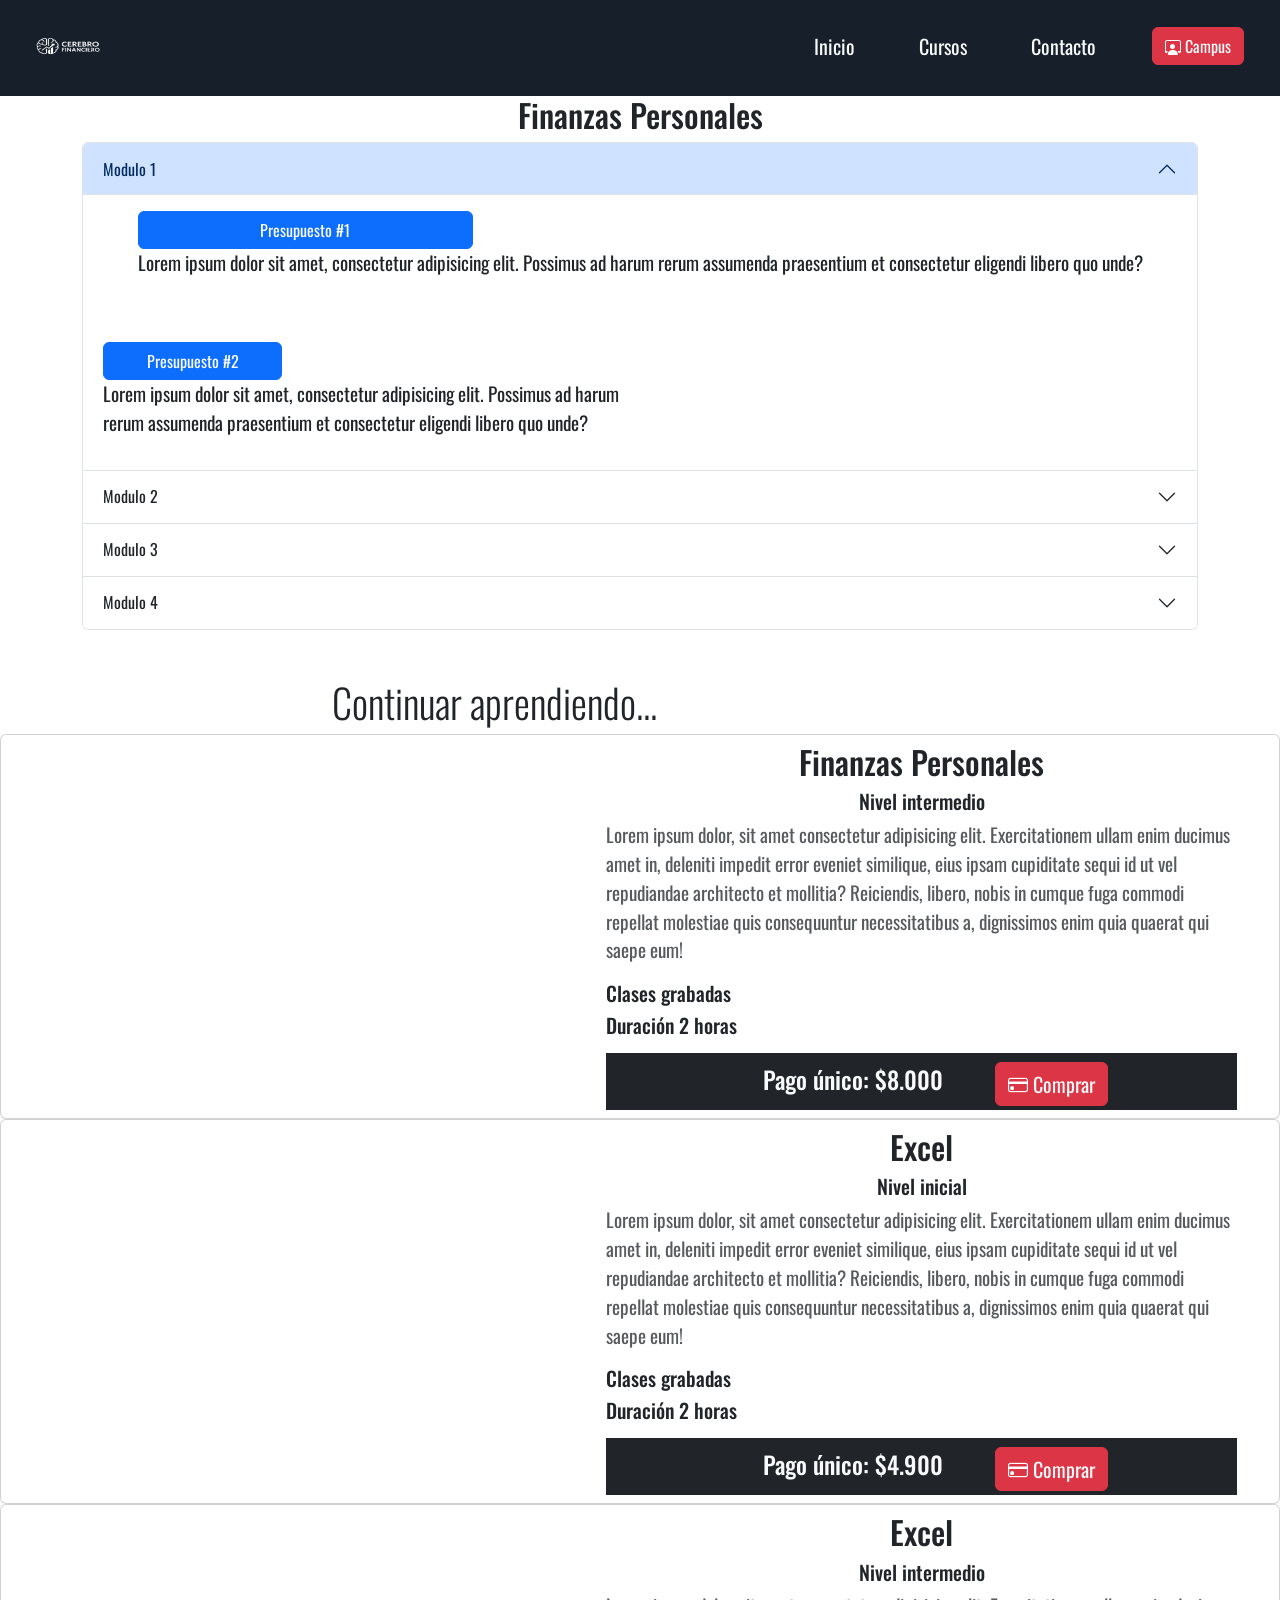
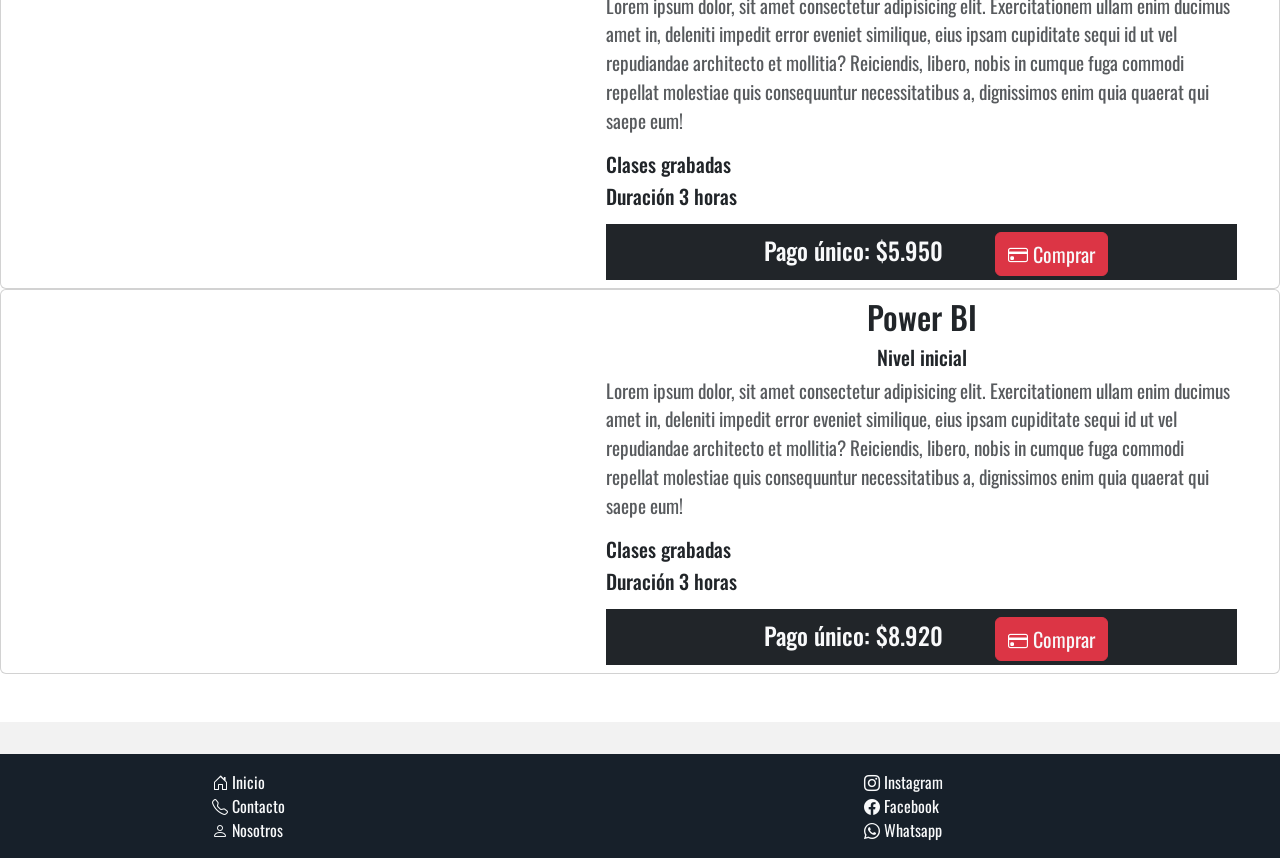
==== cursoDemoFinanzas.html @ 6a3abb06 "Merge pull request #22 from mizambran/feature/inicio creo page cursoDemo" ====
<!DOCTYPE html>
<html lang="es">
  <head>
    <meta charset="UTF-8" />
    <meta name="viewport" content="width=device-width, initial-scale=1.0" />
    <meta
      name="description"
      content="¿Queres capacitarte a tu tiempo? En .... te ayudas a que des el siguiente paso "
    />
    <!-- desarrollar -->
    <meta
      name="keywords"
      content="cursos, finanzas, ahorro, invertir, administracion, capacitacion, rapida, trabajo, salida laboral"
    />
    <meta name="author" content="Miguel Angel Zambrano" />
    <link
      rel="stylesheet"
      href="https://cdn.jsdelivr.net/npm/bootstrap-icons@1.13.1/font/bootstrap-icons.min.css"
    />
    <link
      href="https://cdn.jsdelivr.net/npm/bootstrap@5.3.7/dist/css/bootstrap.min.css"
      rel="stylesheet"
      integrity="sha384-LN+7fdVzj6u52u30Kp6M/trliBMCMKTyK833zpbD+pXdCLuTusPj697FH4R/5mcr"
      crossorigin="anonymous"
    />
    <link rel="stylesheet" href="../css/index.css" />
    <link rel="stylesheet" href="cursosDemoFinanzas.css">
    <link
      rel="shortcut icon"
      href="../assets/icon/logo.jpg"
      type="image/x-icon"
    />
    <title>Finanzas Personales</title>
  </head>
  <body>
    <header class="position-sticky top-0 z-1">
      <nav class="navbar navbar-expand-lg navbar-dark">
        <div class="container-fluid">
          <a class="navbar-brand" href="../index.html">
            <img
              src="../assets/icon/logo (2).png"
              alt="logo"
              class="navLogo ms-3"
            />
          </a>

          <button
            class="navbar-toggler"
            type="button"
            data-bs-toggle="collapse"
            data-bs-target="#navbarNav"
            aria-controls="navbarNav"
            aria-expanded="false"
            aria-label="Toggle navigation"
          >
            <span class="navbar-toggler-icon"></span>
          </button>

          <div
            class="collapse navbar-collapse"
            id="navbarNav"
            style="background-color: #17202a"
          >
            <ul
              class="navbar-nav mx-auto mb-2 mb-lg-0 w-100 d-flex justify-content-end"
              id="prueba"
            >
              <li class="nav-item mx-4">
                <a
                  class="nav-link text-light fs-5"
                  aria-current="page"
                  href="../index.html"
                  >Inicio</a
                >
              </li>

              <li class="nav-item mx-4">
                <a class="nav-link text-light fs-5" href="../pages/cursos.html"
                  >Cursos</a
                >
              </li>

              <li class="nav-item mx-4">
                <a
                  class="nav-link text-light fs-5"
                  href="../pages/contacto.html"
                  >Contacto</a
                >
              </li>

              <li class="nav-item mx-4 mt-1 mb-2">
                <a
                  href="../pages/campus/login/login.html"
                  class="btn btn-danger w-100"
                >
                  <i class="bi bi-person-workspace"></i> Campus
                </a>
              </li>
            </ul>
          </div>
        </div>
      </nav>
    </header>
    <main>
      <section class="container cursoDemoFinanzas col-12">
        <div class="tituloSectionFinanzas">
          <h2 class="text-center">Finanzas Personales</h2>
        </div>
        <div class="accordion col-12" id="accordionExample">
          <div class="accordion-item">
            <h2 class="accordion-header">
              <button
                class="accordion-button"
                type="button"
                data-bs-toggle="collapse"
                data-bs-target="#collapseOne"
                aria-expanded="true"
                aria-controls="collapseOne"
              >
                Modulo 1
              </button>
            </h2>
            <div
              id="collapseOne"
              class="accordion-collapse collapse show"
              data-bs-parent="#accordionExample"
            >
              <div class="accordion-body">
                <div class="moduloUnoClaseUno d-flex flex-wrap justify-content-center align-items-center">
                    <div class="moduloUnoClaseUnoTexto">
                        <button class="btn btn-primary col-lg-4" onclick="mostrarModuloUnoClaseUno()">Presupuesto #1</button>
                    <p>Lorem ipsum dolor sit amet, consectetur adipisicing elit. Possimus ad harum rerum assumenda praesentium et consectetur eligendi libero quo unde?</p>
                    </div>
                    <div class="col-lg-6" id="moduloUnoClaseUnoVideo">
                    </div>
                </div>
                <div class="moduloUnoClaseDos d-flex justify-content-center align-items-center mt-5">
                    <div class="moduloUnoClaseDosTexto">
                        <button class="btn btn-primary col-lg-4" onclick="mostrarModuloUnoClaseDos()">Presupuesto #2</button>
                    <p>Lorem ipsum dolor sit amet, consectetur adipisicing elit. Possimus ad harum rerum assumenda praesentium et consectetur eligendi libero quo unde?</p>
                    </div>
                    <div class="col-lg-6" id="moduloUnoClaseDosVideo">
                    </div>
                </div>
              </div>
            </div>
          </div>


          <div class="accordion-item">
            <h2 class="accordion-header">
              <button
                class="accordion-button collapsed"
                type="button"
                data-bs-toggle="collapse"
                data-bs-target="#collapseTwo"
                aria-expanded="false"
                aria-controls="collapseTwo"
              >
                Modulo 2
              </button>
            </h2>
            <div
              id="collapseTwo"
              class="accordion-collapse collapse"
              data-bs-parent="#accordionExample"
            >
              <div class="accordion-body">
                <strong>This is the second item’s accordion body.</strong> It is
                hidden by default, until the collapse plugin adds the
                appropriate classes that we use to style each element. These
                classes control the overall appearance, as well as the showing
                and hiding via CSS transitions. You can modify any of this with
                custom CSS or overriding our default variables. It’s also worth
                noting that just about any HTML can go within the
                <code>.accordion-body</code>, though the transition does limit
                overflow.
              </div>
            </div>
          </div>

          <div class="accordion-item">
            <h2 class="accordion-header">
              <button
                class="accordion-button collapsed"
                type="button"
                data-bs-toggle="collapse"
                data-bs-target="#collapseThree"
                aria-expanded="false"
                aria-controls="collapseThree"
              >
                Modulo 3
              </button>
            </h2>
            <div
              id="collapseThree"
              class="accordion-collapse collapse"
              data-bs-parent="#accordionExample"
            >
              <div class="accordion-body">
                <strong>This is the third item’s accordion body.</strong> It is
                hidden by default, until the collapse plugin adds the
                appropriate classes that we use to style each element. These
                classes control the overall appearance, as well as the showing
                and hiding via CSS transitions. You can modify any of this with
                custom CSS or overriding our default variables. It’s also worth
                noting that just about any HTML can go within the
                <code>.accordion-body</code>, though the transition does limit
                overflow.
              </div>
            </div>
          </div>

          <div class="accordion-item">
            <h2 class="accordion-header">
              <button
                class="accordion-button collapsed"
                type="button"
                data-bs-toggle="collapse"
                data-bs-target="#collapseFour"
                aria-expanded="false"
                aria-controls="collapseFour"
              >
                Modulo 4
              </button>
            </h2>
            <div
              id="collapseFour"
              class="accordion-collapse collapse"
              data-bs-parent="#accordionExample"
            >
              <div class="accordion-body">
                <strong>This is the third item’s accordion body.</strong> It is
                hidden by default, until the collapse plugin adds the
                appropriate classes that we use to style each element. These
                classes control the overall appearance, as well as the showing
                and hiding via CSS transitions. You can modify any of this with
                custom CSS or overriding our default variables. It’s also worth
                noting that just about any HTML can go within the
                <code>.accordion-body</code>, though the transition does limit
                overflow.
              </div>
            </div>
          </div>
        </div>
      </section>

      <section class="sugeridos mt-5">
        <div class="container-fluid col-10 col-md-8 col-lg-6">
          <h2 class="display-6">Continuar aprendiendo...</h2>
        </div>
        <div
          class="curso card course-item col-12 d-flex flex-row flex-wrap justify-content-evenly align-items-center gap-1 p-2"
        >
          <div class="imgCurso col-12 col-md-5 col-lg-5">
            <img
              src="https://images.pexels.com/photos/7947758/pexels-photo-7947758.jpeg"
              alt=""
            />
          </div>
          <div class="textoCurso col-12 col-md-6">
            <h2 class="text-center">Finanzas Personales</h2>
            <h5 class="text-center">Nivel intermedio</h5>
            <p class="opacity-75">
              Lorem ipsum dolor, sit amet consectetur adipisicing elit.
              Exercitationem ullam enim ducimus amet in, deleniti impedit error
              eveniet similique, eius ipsam cupiditate sequi id ut vel
              repudiandae architecto et mollitia? Reiciendis, libero, nobis in
              cumque fuga commodi repellat molestiae quis consequuntur
              necessitatibus a, dignissimos enim quia quaerat qui saepe eum!
            </p>
            <div class="infoCursos mb-3">
              <h5>Clases grabadas</h5>
              <h5>Duración 2 horas</h5>
            </div>

            <div
              class="precioYCompra d-flex justify-content-center align-items-center gap-5 bg-dark p-1"
            >
              <h2 class="ms-4 mt-1 fs-4 rounded-4 p-1 text-light">
                Pago único: $8.000
              </h2>
              <button class="btn btn-danger mt-1 fs-5">
                <i class="bi bi-credit-card"></i>
                <a
                  href="https://mpago.la/2hVR5Rm"
                  target="_blank"
                  class="text-decoration-none text-light"
                  >Comprar</a
                >
              </button>
            </div>
          </div>
        </div>

        <div
          class="curso card course-item col-12 d-flex flex-row flex-wrap justify-content-evenly align-items-center gap-1 p-2"
        >
          <div class="imgCurso col-12 col-md-5 col-lg-5">
            <img
              src="https://i.pinimg.com/736x/31/16/58/3116583cb2c014fe21090c1ccbecd06b.jpg"
              alt=""
            />
          </div>
          <div class="textoCurso col-12 col-md-6">
            <h2 class="text-center">Excel</h2>
            <h5 class="text-center">Nivel inicial</h5>
            <p class="opacity-75">
              Lorem ipsum dolor, sit amet consectetur adipisicing elit.
              Exercitationem ullam enim ducimus amet in, deleniti impedit error
              eveniet similique, eius ipsam cupiditate sequi id ut vel
              repudiandae architecto et mollitia? Reiciendis, libero, nobis in
              cumque fuga commodi repellat molestiae quis consequuntur
              necessitatibus a, dignissimos enim quia quaerat qui saepe eum!
            </p>
            <div class="infoCursos mb-3">
              <h5>Clases grabadas</h5>
              <h5>Duración 2 horas</h5>
            </div>

            <div
              class="precioYCompra d-flex justify-content-center align-items-center gap-5 bg-dark p-1"
            >
              <h2 class="ms-4 mt-1 fs-4 rounded-4 p-1 text-light">
                Pago único: $4.900
              </h2>
              <button class="btn btn-danger mt-1 fs-5">
                <i class="bi bi-credit-card"></i>
                <a
                  href="https://mpago.la/2hVR5Rm"
                  target="_blank"
                  class="text-decoration-none text-light"
                  >Comprar</a
                >
              </button>
            </div>
          </div>
        </div>

        <div
          class="curso card course-item col-12 d-flex flex-row flex-wrap justify-content-evenly align-items-center gap-1 p-2"
        >
          <div class="imgCurso col-12 col-md-5 col-lg-5">
            <img
              src="https://i.pinimg.com/736x/89/83/c8/8983c862e3bd4d88ed8a88d28545bf7d.jpg"
              alt=""
            />
          </div>
          <div class="textoCurso col-12 col-md-6">
            <h2 class="text-center">Excel</h2>
            <h5 class="text-center">Nivel intermedio</h5>
            <p class="opacity-75">
              Lorem ipsum dolor, sit amet consectetur adipisicing elit.
              Exercitationem ullam enim ducimus amet in, deleniti impedit error
              eveniet similique, eius ipsam cupiditate sequi id ut vel
              repudiandae architecto et mollitia? Reiciendis, libero, nobis in
              cumque fuga commodi repellat molestiae quis consequuntur
              necessitatibus a, dignissimos enim quia quaerat qui saepe eum!
            </p>
            <div class="infoCursos mb-3">
              <h5>Clases grabadas</h5>
              <h5>Duración 3 horas</h5>
            </div>

            <div
              class="precioYCompra d-flex justify-content-center align-items-center gap-5 bg-dark p-1"
            >
              <h2 class="ms-4 mt-1 fs-4 rounded-4 p-1 text-light">
                Pago único: $5.950
              </h2>
              <button class="btn btn-danger mt-1 fs-5">
                <i class="bi bi-credit-card"></i>
                <a
                  href="https://mpago.la/2hVR5Rm"
                  target="_blank"
                  class="text-decoration-none text-light"
                  >Comprar</a
                >
              </button>
            </div>
          </div>
        </div>

        <div
          class="curso card course-item col-12 d-flex flex-row flex-wrap justify-content-evenly align-items-center gap-1 p-2"
        >
          <div class="imgCurso col-12 col-md-5 col-lg-5">
            <img
              src="https://i.pinimg.com/736x/08/b8/80/08b880d2e934dfe731e69d9302b47fcd.jpg"
              alt=""
            />
          </div>
          <div class="textoCurso col-12 col-md-6">
            <h2 class="text-center">Power BI</h2>
            <h5 class="text-center">Nivel inicial</h5>
            <p class="opacity-75">
              Lorem ipsum dolor, sit amet consectetur adipisicing elit.
              Exercitationem ullam enim ducimus amet in, deleniti impedit error
              eveniet similique, eius ipsam cupiditate sequi id ut vel
              repudiandae architecto et mollitia? Reiciendis, libero, nobis in
              cumque fuga commodi repellat molestiae quis consequuntur
              necessitatibus a, dignissimos enim quia quaerat qui saepe eum!
            </p>
            <div class="infoCursos mb-3">
              <h5>Clases grabadas</h5>
              <h5>Duración 3 horas</h5>
            </div>

            <div
              class="precioYCompra d-flex justify-content-center align-items-center gap-5 bg-dark p-1"
            >
              <h2 class="ms-4 mt-1 fs-4 rounded-4 p-1 text-light">
                Pago único: $8.920
              </h2>
              <button class="btn btn-danger mt-1 fs-5">
                <i class="bi bi-credit-card"></i>
                <a
                  href="https://mpago.la/2hVR5Rm"
                  target="_blank"
                  class="text-decoration-none text-light"
                  >Comprar</a
                >
              </button>
            </div>
          </div>
        </div>
      </section>
    </main>
    <div class="preFooter w-100 mt-5"></div>
    <footer
      class="col-12 col-lg-12 text-light d-flex flex-wrap justify-content-evenly align-items-center px-5"
    >
      <div class="nav col-6 col-lg-4 mt-3">
        <ul class="lis">
          <li>
            <a href="../index.html" class="text-light text-decoration-none"
              ><i class="bi bi-house-door"></i> Inicio</a
            >
          </li>
          <li>
            <a
              href="../pages/contacto.html"
              class="text-light text-decoration-none"
              ><i class="bi bi-telephone"></i> Contacto</a
            >
          </li>
          <li>
            <a
              href="../index.html#integrantes"
              class="text-light text-decoration-none"
              ><i class="bi bi-person"></i> Nosotros</a
            >
          </li>
        </ul>
      </div>
      <div
        class="socialMedia col-6 col-lg-4 d-flex flex-column justify-content-center align-items-center"
      >
        <div class="d-flex flex-column justify-content-center">
          <a
            href="https://www.instagram.com/cerebrofinanciero4/"
            target="_blank"
            class="text-decoration-none text-light"
            ><i class="bi bi-instagram"></i> Instagram</a
          >
          <a href="#" target="_blank" class="text-decoration-none text-light"
            ><i class="bi bi-facebook"></i> Facebook</a
          >
          <a href="#" target="_blank" class="text-decoration-none text-light"
            ><i class="bi bi-whatsapp"></i> Whatsapp</a
          >
        </div>
      </div>
    </footer>
    <script
      src="https://cdn.jsdelivr.net/npm/bootstrap@5.3.7/dist/js/bootstrap.bundle.min.js"
      integrity="sha384-ndDqU0Gzau9qJ1lfW4pNLlhNTkCfHzAVBReH9diLvGRem5+R9g2FzA8ZGN954O5Q"
      crossorigin="anonymous"
    ></script>
    <script src="campus/campus.js"></script>
    <script src="../js/index.js"></script>
    <script src="../js/buscador.js"></script>
    <script src="cursoDemoFinanzas.js"></script>
  </body>
</html>
---- css/index.css ----
@import url('https://fonts.googleapis.com/css2?family=Josefin+Sans:ital,wght@0,100..700;1,100..700&family=Libertinus+Serif+Display&family=Oswald:wght@200..700&family=Roboto:ital,wght@0,100..900;1,100..900&family=Winky+Rough:ital,wght@0,300..900;1,300..900&display=swap');

* {
    margin: 0;
    padding: 0;
    box-sizing: border-box;
    font-family: "Oswald", sans-serif;
    font-optical-sizing: auto;
    font-weight: weight;
    font-style: normal;
}

:root{
    --colorPrimary: #17202A;
    --colorFondoTextoSecundario: #D9E0E7;
    --colorDescatar: #64B5F6;
    --colorAcentuar: #FFC107; 
}


p{
    font-size: 1.2rem !important;
}


nav {
    background-color: var(--colorPrimary);
    height: 6rem;
} 



.navLogo {
    width: 5rem;
    height: 4rem;
}


/* Main */


.inicioVideo video{
    width: 100%;
    height: 35rem;
    object-fit: cover;
}


/* Prefooter */

.cursoIndex{
    background: linear-gradient(to right, #0c233a, #1A4670);
    
}

.cursoIndexImg img {
    width: 100%;
    height: 22rem;
    object-fit: cover;
}

.preFooter {
    background-color: #78797a19;
    padding: 1rem;
    justify-content: space-evenly !important;
    
}

.preFooterCard img {
    width: 100%;
    height: 15rem;
    object-fit: cover;
    border-radius: 50%;
}

footer {
    background-color: var(--colorPrimary) !important;
}


/* NOSOTROS */


.presentacion video{
    width: 100%;
    height: 750px;
    object-fit: cover;
}

/* Integrantes */

.integrantesTitulo{
    background: linear-gradient(to right, #0c233a, #1A4670);
    color: white;
    text-align: center;
}



/* .integrantesImg{
    border: 1px solid black;
}

.integrantesTexto{
    border: 1px solid red;
} */



li{
    list-style: none;
}




/* trading view */

.tradingview-widget-container{
    width: 100%;
    height: 500px;
}

.tradingview-widget-container__widget{
    width: 100%;
    height: 500px;
}



/* Page Cursos */

.imgCurso img {
    width: 100%;
}
---- cursosDemoFinanzas.css ----
iframe {
    width: 100%;
    height: 315px;
}
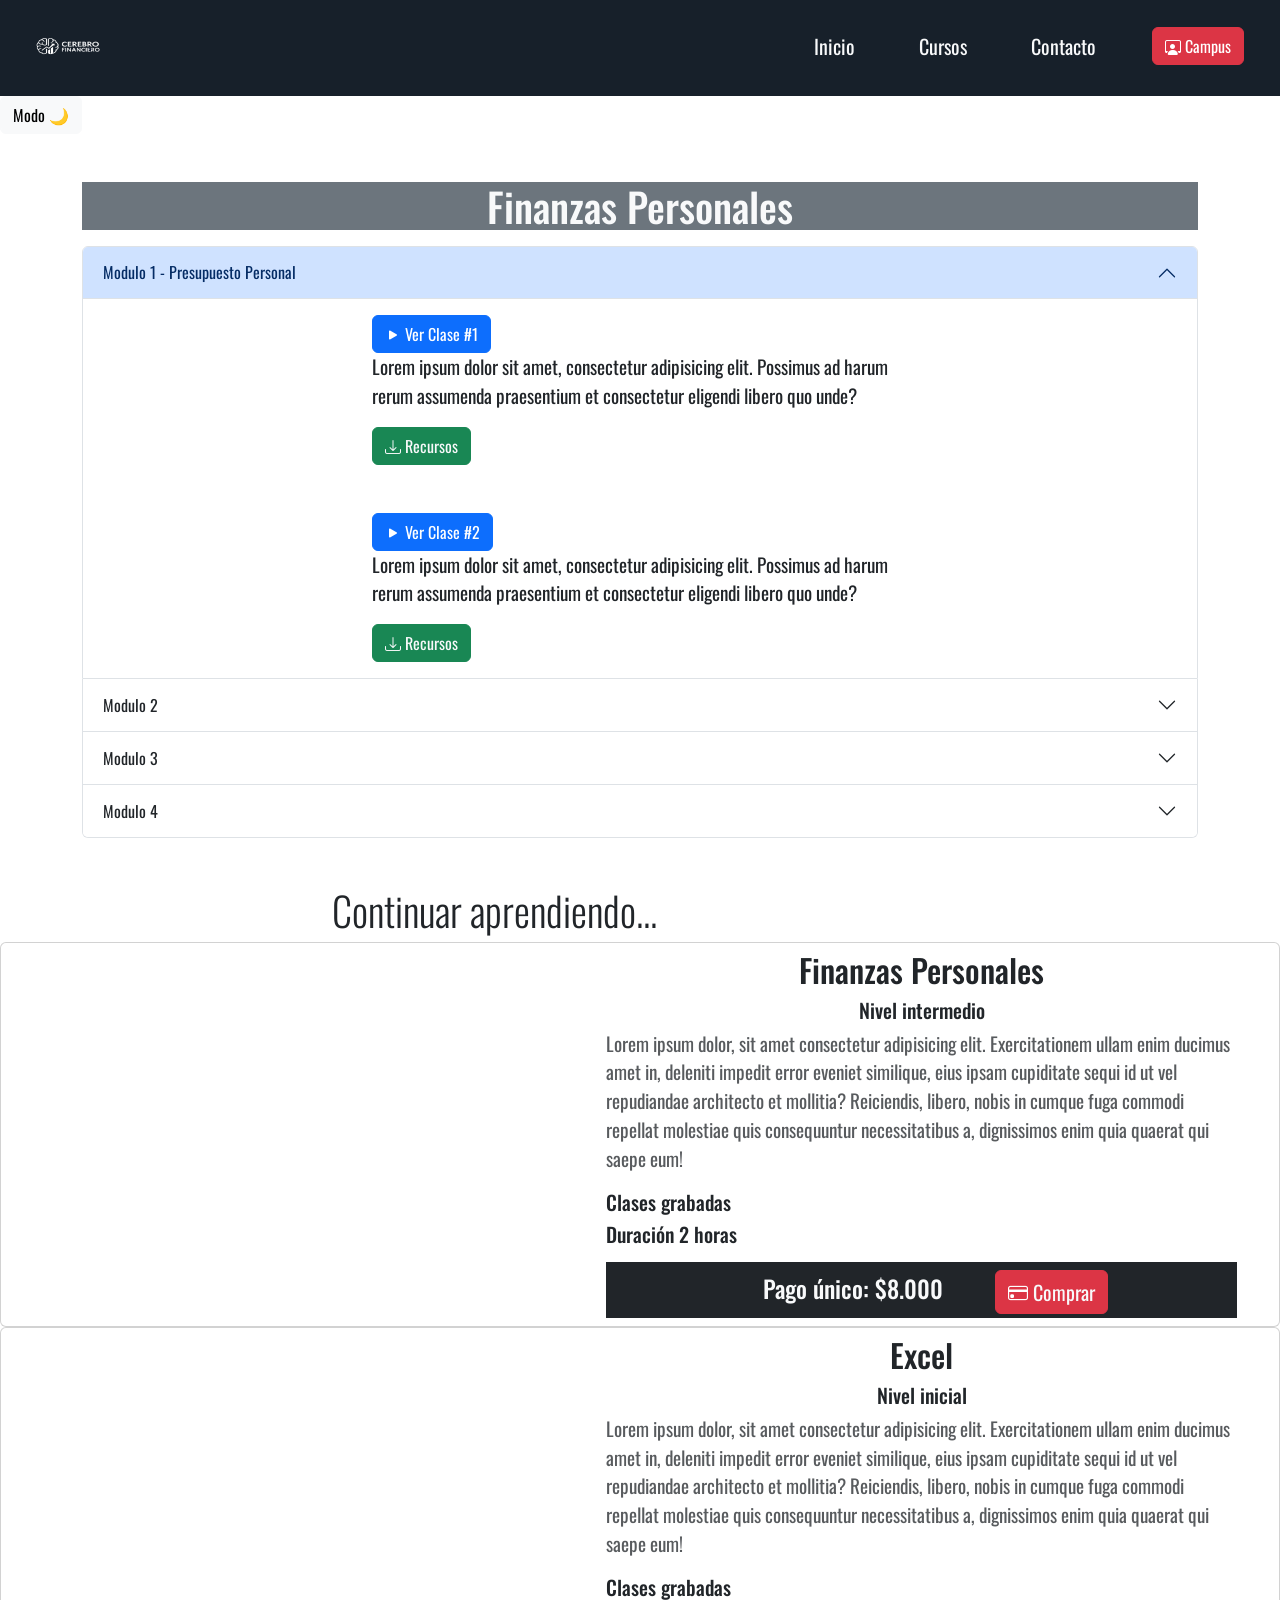
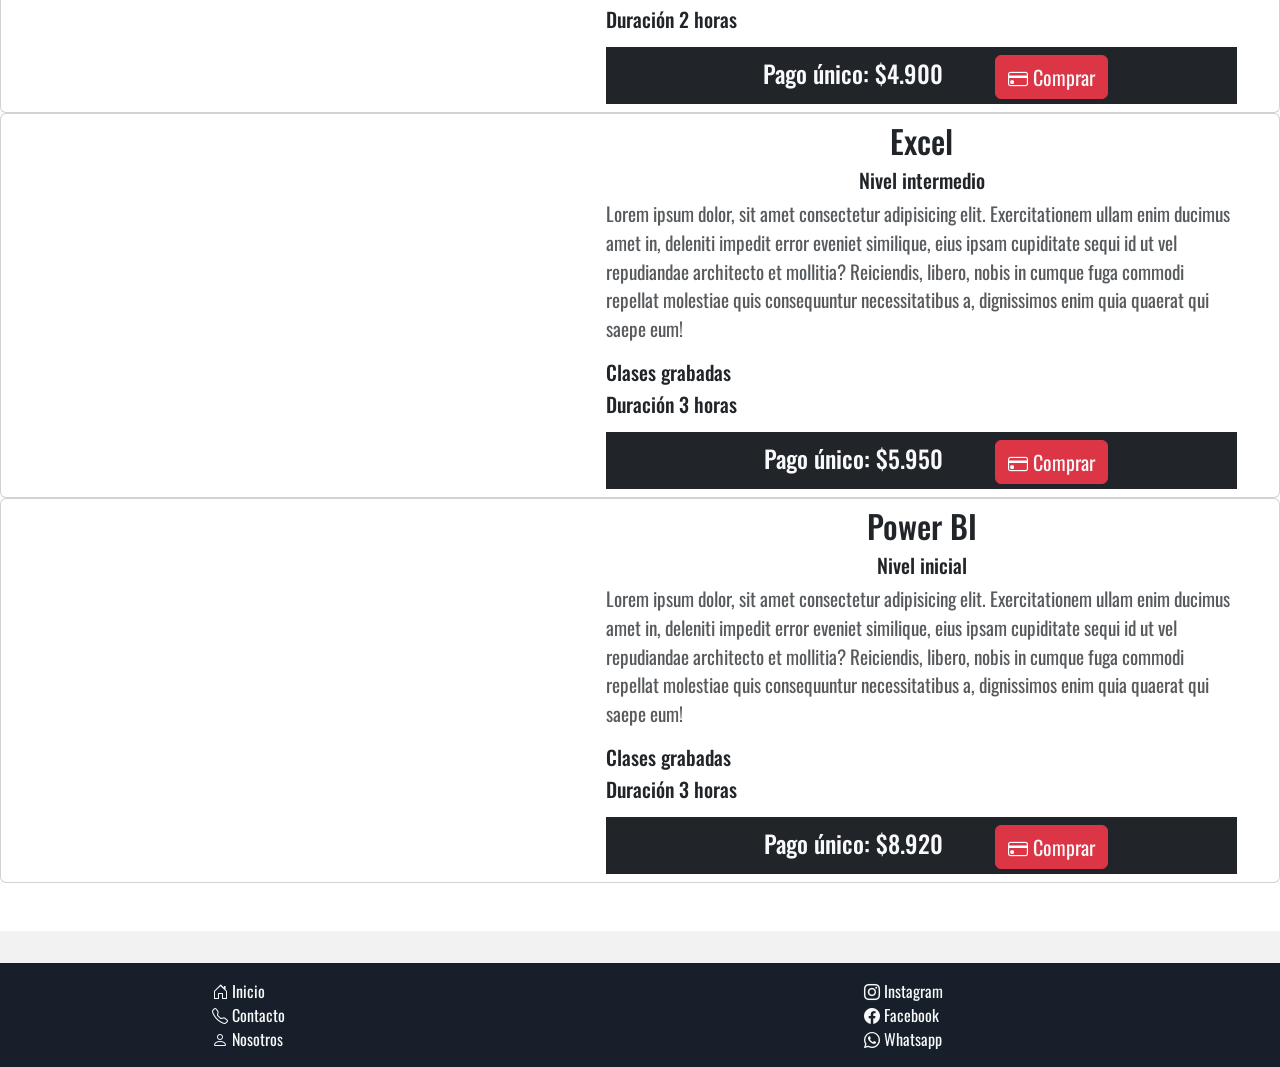
==== commit 736c652b: "Merge pull request #23 from mizambran/feature/inicio cambios cursoDemo" ====
--- a/cursoDemoFinanzas.html
+++ b/cursoDemoFinanzas.html
@@ -1,5 +1,5 @@
 <!DOCTYPE html>
-<html lang="es">
+<html lang="es" data-bs-theme="light">
   <head>
     <meta charset="UTF-8" />
     <meta name="viewport" content="width=device-width, initial-scale=1.0" />
@@ -24,7 +24,7 @@
       crossorigin="anonymous"
     />
     <link rel="stylesheet" href="../css/index.css" />
-    <link rel="stylesheet" href="cursosDemoFinanzas.css">
+    <link rel="stylesheet" href="cursosDemoFinanzas.css" />
     <link
       rel="shortcut icon"
       href="../assets/icon/logo.jpg"
@@ -101,10 +101,13 @@
         </div>
       </nav>
     </header>
+    <div class="cambioTema">
+      <button class="btn btn-light" id="cambiarTemaDemo" onclick="cambiarTemaDemo()">Modo 🌙</button>
+    </div>
     <main>
-      <section class="container cursoDemoFinanzas col-12">
+      <section class="container cursoDemoFinanzas col-12 mt-5">
         <div class="tituloSectionFinanzas">
-          <h2 class="text-center">Finanzas Personales</h2>
+          <h2 class="text-center fs-1 mb-3 bg-secondary text-light">Finanzas Personales</h2>
         </div>
         <div class="accordion col-12" id="accordionExample">
           <div class="accordion-item">
@@ -117,7 +120,7 @@
                 aria-expanded="true"
                 aria-controls="collapseOne"
               >
-                Modulo 1
+                Modulo 1 - Presupuesto Personal
               </button>
             </h2>
             <div
@@ -126,26 +129,67 @@
               data-bs-parent="#accordionExample"
             >
               <div class="accordion-body">
-                <div class="moduloUnoClaseUno d-flex flex-wrap justify-content-center align-items-center">
-                    <div class="moduloUnoClaseUnoTexto">
-                        <button class="btn btn-primary col-lg-4" onclick="mostrarModuloUnoClaseUno()">Presupuesto #1</button>
-                    <p>Lorem ipsum dolor sit amet, consectetur adipisicing elit. Possimus ad harum rerum assumenda praesentium et consectetur eligendi libero quo unde?</p>
-                    </div>
-                    <div class="col-lg-6" id="moduloUnoClaseUnoVideo">
-                    </div>
+                <div
+                  class="moduloUnoClaseUno d-flex flex-wrap justify-content-evenly align-items-center"
+                >
+                  <div class="moduloUnoClaseUnoTexto col-lg-6">
+                    <button
+                      class="btn btn-primary"
+                      onclick="mostrarModuloUnoClaseUno()"
+                    >
+                     <i class="bi bi-play-fill"></i> Ver Clase #1
+                    </button>
+                    <p>
+                      Lorem ipsum dolor sit amet, consectetur adipisicing elit.
+                      Possimus ad harum rerum assumenda praesentium et
+                      consectetur eligendi libero quo unde?
+                    </p>
+                    <button class="btn btn-success">
+                      <a
+                        href="#"
+                        download=""
+                        class="text-light text-decoration-none"
+                        ><i class="bi bi-download"></i> Recursos</a
+                      >
+                    </button>
+                  </div>
+                  <div class="col-lg-4 mt-2 w-100 d-none" id="moduloUnoClaseUnoVideo">
+                    <iframe
+                      src="https://www.youtube.com/embed/BtnHHWgzRxg?si=V6NP_o2AwAo2nrr_"
+                    ></iframe>
+                  </div>
                 </div>
-                <div class="moduloUnoClaseDos d-flex justify-content-center align-items-center mt-5">
-                    <div class="moduloUnoClaseDosTexto">
-                        <button class="btn btn-primary col-lg-4" onclick="mostrarModuloUnoClaseDos()">Presupuesto #2</button>
-                    <p>Lorem ipsum dolor sit amet, consectetur adipisicing elit. Possimus ad harum rerum assumenda praesentium et consectetur eligendi libero quo unde?</p>
-                    </div>
-                    <div class="col-lg-6" id="moduloUnoClaseDosVideo">
-                    </div>
+                <div
+                  class="moduloUnoClaseDos d-flex flex-wrap justify-content-evenly align-items-center mt-5"
+                >
+                  <div class="moduloUnoClaseDosTexto col-lg-6">
+                    <button
+                      class="btn btn-primary"
+                      onclick="mostrarModuloUnoClaseDos()"
+                    >
+                     <i class="bi bi-play-fill"></i> Ver Clase #2
+                    </button>
+                    <p>
+                      Lorem ipsum dolor sit amet, consectetur adipisicing elit.
+                      Possimus ad harum rerum assumenda praesentium et
+                      consectetur eligendi libero quo unde?
+                    </p>
+                    <button class="btn btn-success">
+                      <a
+                        href="#"
+                        download=""
+                        class="text-light text-decoration-none"
+                        ><i class="bi bi-download"></i> Recursos</a
+                      >
+                    </button>
+                  </div>
+                  <div class="col-lg-4 mt-2 w-100 d-none" id="moduloUnoClaseDosVideo">
+                    <iframe src="https://www.youtube.com/embed/byBU-onlOkE?si=a8ZOsxHkH_6aUt3C"></iframe>
+                  </div>
                 </div>
               </div>
             </div>
           </div>
-
 
           <div class="accordion-item">
             <h2 class="accordion-header">
--- a/cursosDemoFinanzas.css
+++ b/cursosDemoFinanzas.css
@@ -1,4 +1,5 @@
 iframe {
     width: 100%;
-    height: 315px;
+    height: 500px;
+    object-fit: cover;
 }
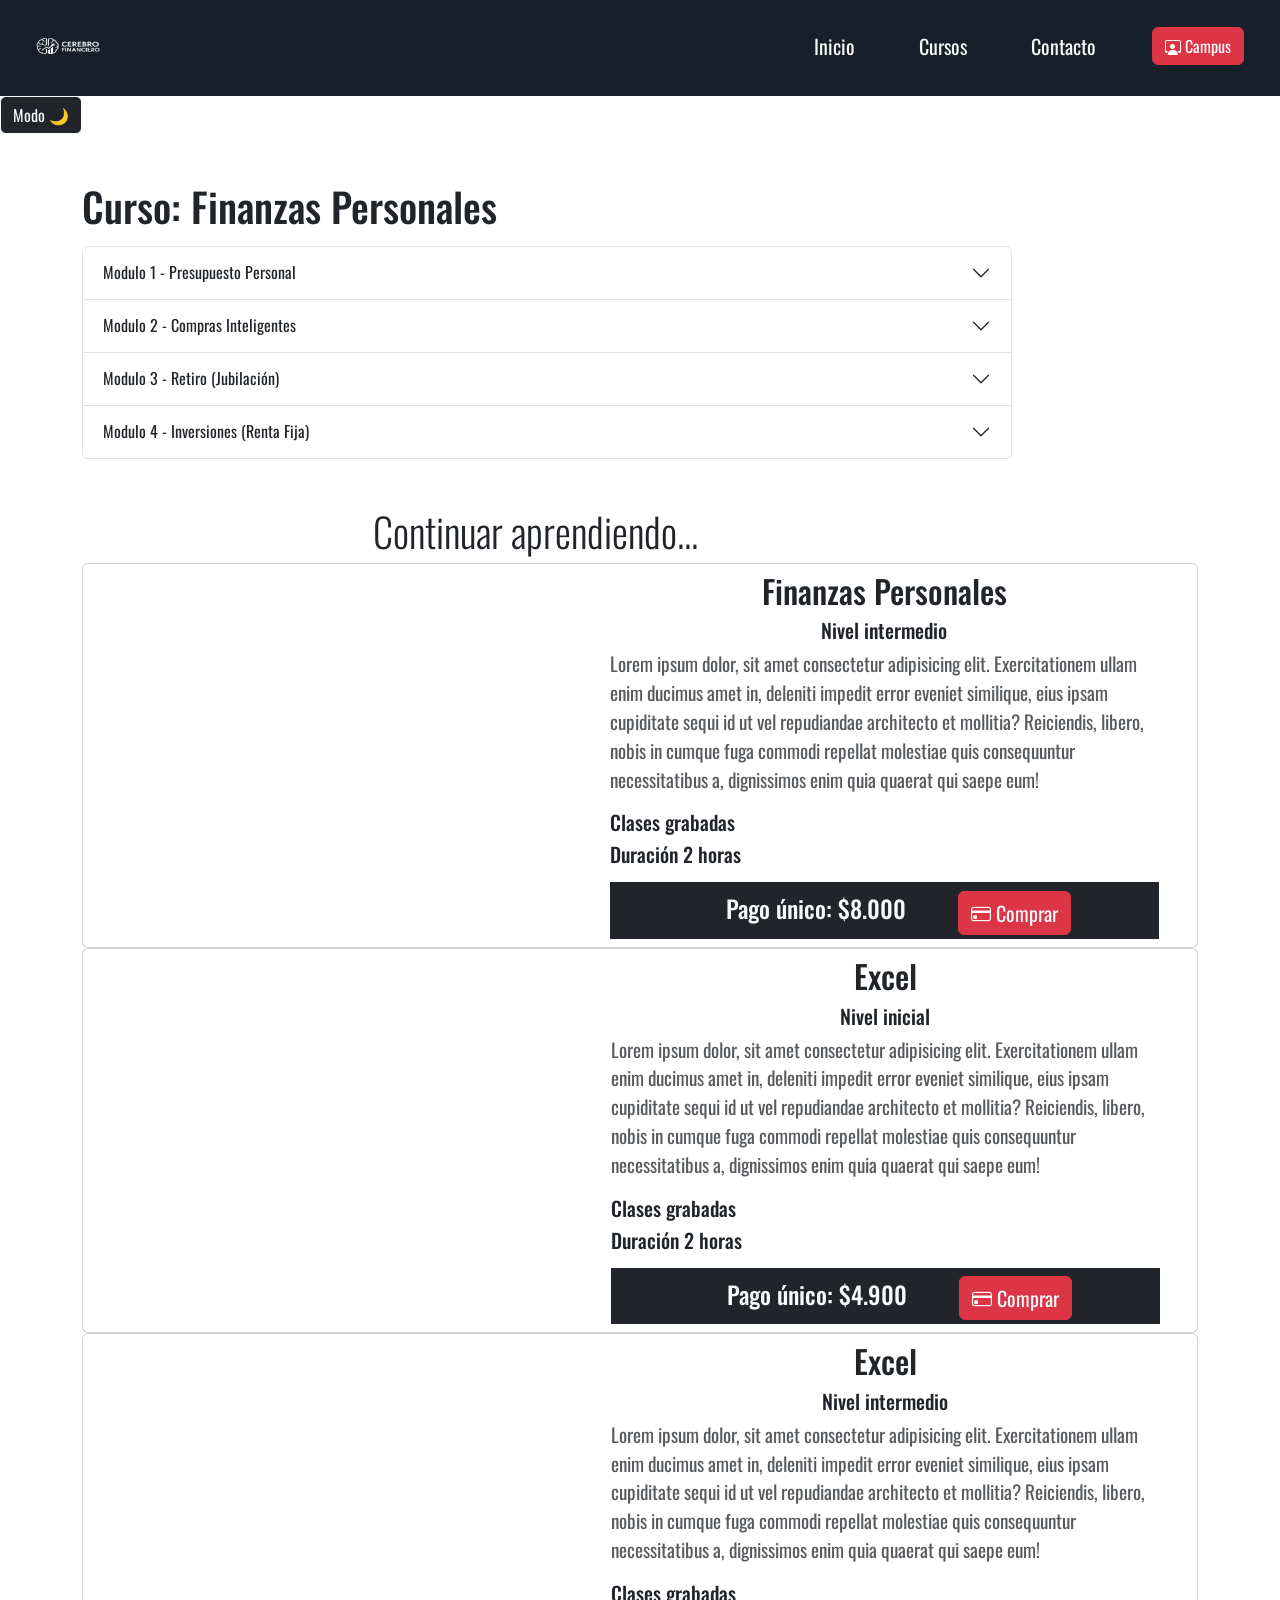
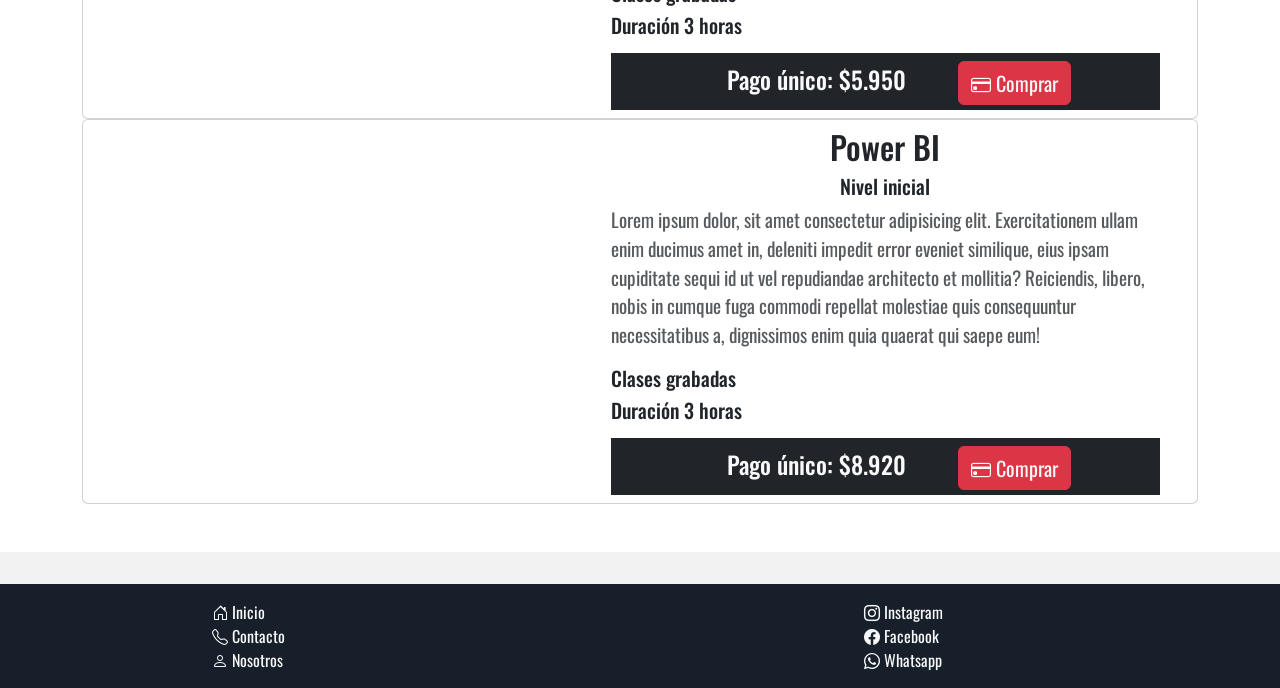
==== commit 7ae0cb0d: "Merge pull request #25 from mizambran/feature/inicio cambios en page cursoDemoFinanzas" ====
--- a/cursoDemoFinanzas.html
+++ b/cursoDemoFinanzas.html
@@ -33,7 +33,7 @@
     <title>Finanzas Personales</title>
   </head>
   <body>
-    <header class="position-sticky top-0 z-1">
+    <header class="position-sticky top-0 z-3" id="mainHeader">
       <nav class="navbar navbar-expand-lg navbar-dark">
         <div class="container-fluid">
           <a class="navbar-brand" href="../index.html">
@@ -102,18 +102,18 @@
       </nav>
     </header>
     <div class="cambioTema">
-      <button class="btn btn-light" id="cambiarTemaDemo" onclick="cambiarTemaDemo()">Modo 🌙</button>
+      <button class="btn btn-light bg-dark text-light" id="cambiarTemaDemo" onclick="cambiarTemaDemo()">Modo 🌙</button>
     </div>
     <main>
       <section class="container cursoDemoFinanzas col-12 mt-5">
         <div class="tituloSectionFinanzas">
-          <h2 class="text-center fs-1 mb-3 bg-secondary text-light">Finanzas Personales</h2>
-        </div>
-        <div class="accordion col-12" id="accordionExample">
+          <h2 class=" fs-1 mb-3">Curso: Finanzas Personales</h2>
+        </div>
+        <div class="accordion col-12 col-md-10" id="accordionExample">
           <div class="accordion-item">
             <h2 class="accordion-header">
               <button
-                class="accordion-button"
+                class="accordion-button collapsed"
                 type="button"
                 data-bs-toggle="collapse"
                 data-bs-target="#collapseOne"
@@ -125,7 +125,7 @@
             </h2>
             <div
               id="collapseOne"
-              class="accordion-collapse collapse show"
+              class="accordion-collapse collapse"
               data-bs-parent="#accordionExample"
             >
               <div class="accordion-body">
@@ -146,14 +146,15 @@
                     </p>
                     <button class="btn btn-success">
                       <a
-                        href="#"
+                        href="assets/recursosDescargables/PresupuestoPrueba.xlsx"
                         download=""
                         class="text-light text-decoration-none"
                         ><i class="bi bi-download"></i> Recursos</a
                       >
                     </button>
+                    <button class="btn btn-secondary" onclick="ocultarModuloUnoClaseUno()">Ocultar video</button>
                   </div>
-                  <div class="col-lg-4 mt-2 w-100 d-none" id="moduloUnoClaseUnoVideo">
+                  <div class="col-lg-6 mt-2 d-none" id="moduloUnoClaseUnoVideo">
                     <iframe
                       src="https://www.youtube.com/embed/BtnHHWgzRxg?si=V6NP_o2AwAo2nrr_"
                     ></iframe>
@@ -176,14 +177,15 @@
                     </p>
                     <button class="btn btn-success">
                       <a
-                        href="#"
+                        href="assets/recursosDescargables/PresupuestoPrueba.xlsx"
                         download=""
                         class="text-light text-decoration-none"
                         ><i class="bi bi-download"></i> Recursos</a
                       >
                     </button>
+                    <button class="btn btn-secondary" onclick="ocultarModuloUnoClaseDos()">Ocultar Video</button>
                   </div>
-                  <div class="col-lg-4 mt-2 w-100 d-none" id="moduloUnoClaseDosVideo">
+                  <div class="col-lg-6 mt-2 d-none" id="moduloUnoClaseDosVideo">
                     <iframe src="https://www.youtube.com/embed/byBU-onlOkE?si=a8ZOsxHkH_6aUt3C"></iframe>
                   </div>
                 </div>
@@ -201,7 +203,7 @@
                 aria-expanded="false"
                 aria-controls="collapseTwo"
               >
-                Modulo 2
+                Modulo 2 - Compras Inteligentes
               </button>
             </h2>
             <div
@@ -233,7 +235,7 @@
                 aria-expanded="false"
                 aria-controls="collapseThree"
               >
-                Modulo 3
+                Modulo 3 - Retiro (Jubilación)
               </button>
             </h2>
             <div
@@ -265,7 +267,7 @@
                 aria-expanded="false"
                 aria-controls="collapseFour"
               >
-                Modulo 4
+                Modulo 4 - Inversiones (Renta Fija)
               </button>
             </h2>
             <div
@@ -289,12 +291,12 @@
         </div>
       </section>
 
-      <section class="sugeridos mt-5">
+      <section class="sugeridos container mt-5">
         <div class="container-fluid col-10 col-md-8 col-lg-6">
           <h2 class="display-6">Continuar aprendiendo...</h2>
         </div>
         <div
-          class="curso card course-item col-12 d-flex flex-row flex-wrap justify-content-evenly align-items-center gap-1 p-2"
+          class="curso card course-item col-12 d-flex flex-row flex-wrap justify-content-evenly  p-2"
         >
           <div class="imgCurso col-12 col-md-5 col-lg-5">
             <img
--- a/cursosDemoFinanzas.css
+++ b/cursosDemoFinanzas.css
@@ -1,5 +1,5 @@
 iframe {
     width: 100%;
-    height: 500px;
+    height: 400px;
     object-fit: cover;
 }
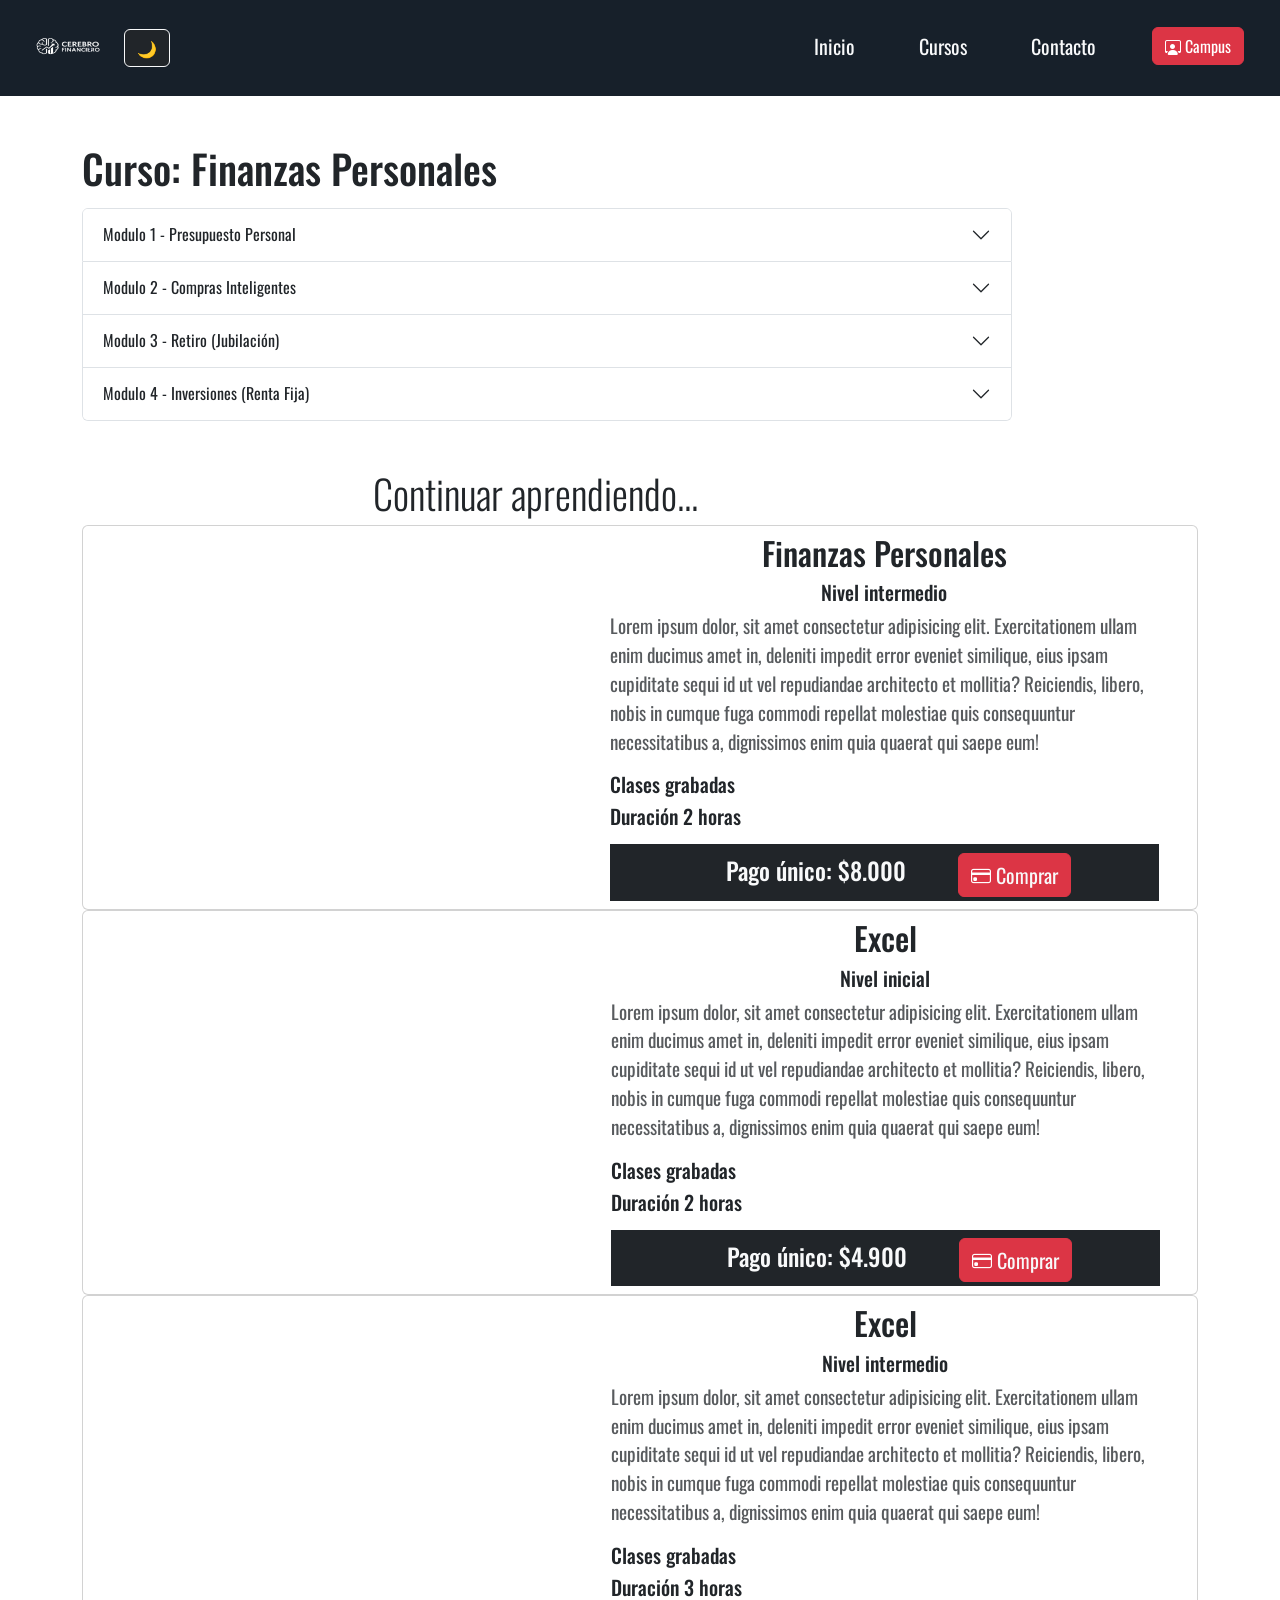
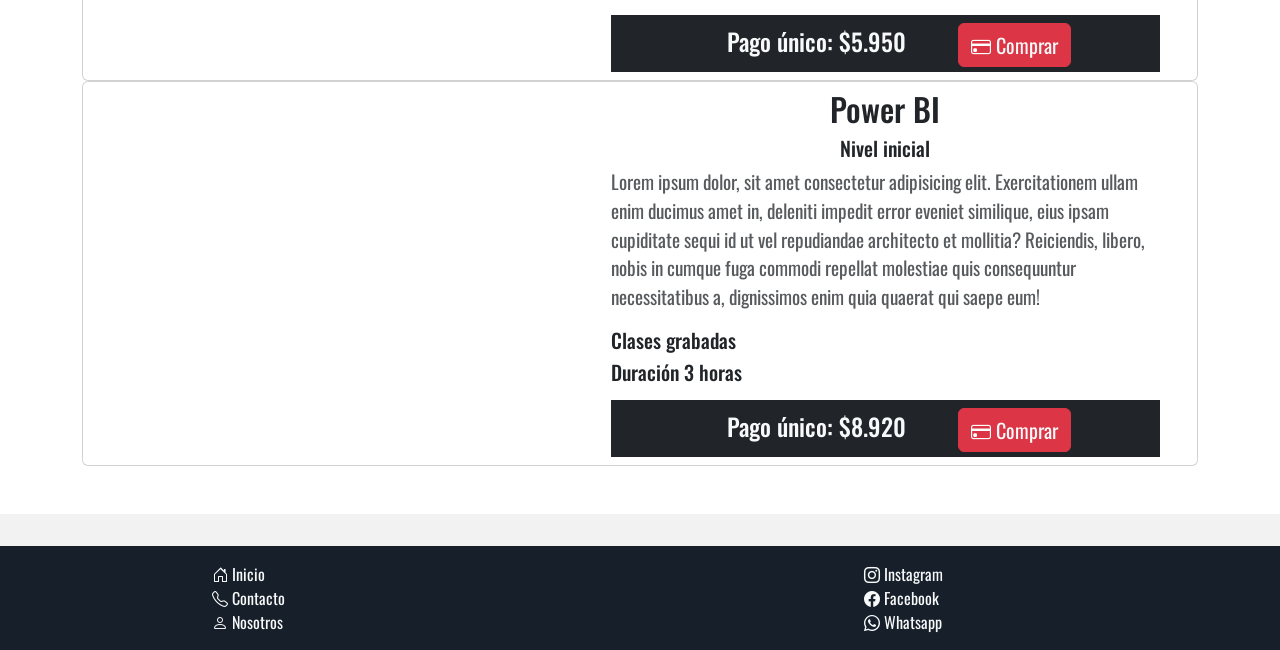
==== commit 0ca76940: "Merge pull request #26 from mizambran/feature/inicio cambio ubicacion button tema" ====
--- a/cursoDemoFinanzas.html
+++ b/cursoDemoFinanzas.html
@@ -44,6 +44,10 @@
             />
           </a>
 
+          <div class="cambioTema ">
+      <button class="btn btn-light bg-dark text-light" id="cambiarTemaDemo" onclick="cambiarTemaDemo()">🌙</button>
+    </div>
+
           <button
             class="navbar-toggler"
             type="button"
@@ -56,11 +60,13 @@
             <span class="navbar-toggler-icon"></span>
           </button>
 
+          
           <div
             class="collapse navbar-collapse"
             id="navbarNav"
             style="background-color: #17202a"
           >
+          
             <ul
               class="navbar-nav mx-auto mb-2 mb-lg-0 w-100 d-flex justify-content-end"
               id="prueba"
@@ -101,9 +107,7 @@
         </div>
       </nav>
     </header>
-    <div class="cambioTema">
-      <button class="btn btn-light bg-dark text-light" id="cambiarTemaDemo" onclick="cambiarTemaDemo()">Modo 🌙</button>
-    </div>
+    
     <main>
       <section class="container cursoDemoFinanzas col-12 mt-5">
         <div class="tituloSectionFinanzas">
